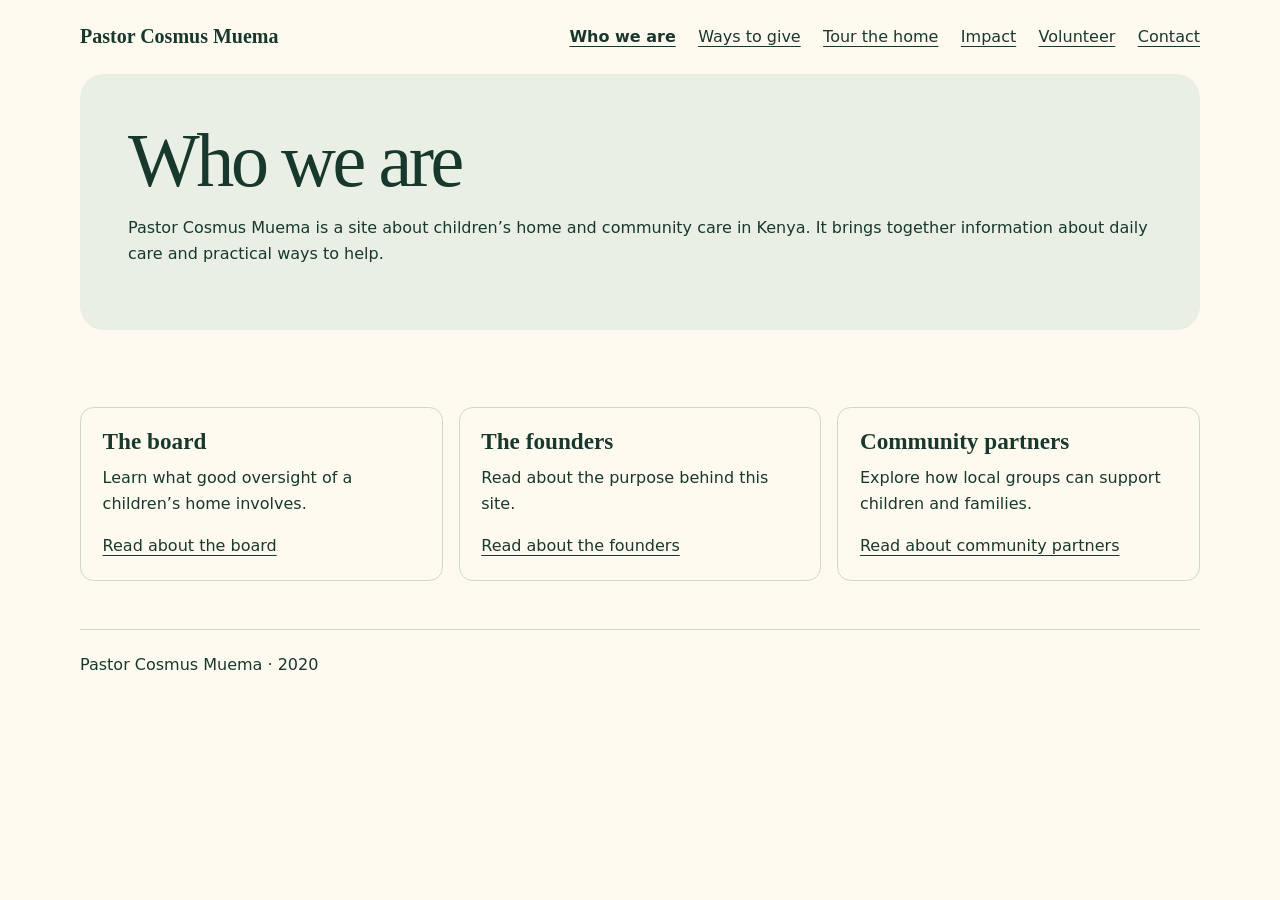
==== about.html @ 93a226c5 "Prepare multipage site for Streamlit Cloud" ====
<!doctype html>
<html lang="en">
<head>
  <meta charset="utf-8">
  <meta name="viewport" content="width=device-width, initial-scale=1">
  <title>Who we are | Pastor Cosmus Muema</title>
  <link rel="stylesheet" href="styles.css">
</head>
<body>
  <header class="wrap masthead">
    <a class="brand" href="index.html">Pastor Cosmus Muema</a>
    <nav aria-label="Main navigation">
      <a href="about.html" aria-current="page">Who we are</a>
      <a href="donate.html">Ways to give</a>
      <a href="tour.html">Tour the home</a>
      <a href="impact.html">Impact</a>
      <a href="volunteer.html">Volunteer</a>
      <a href="contact.html">Contact</a>
    </nav>
  </header>
  <main class="wrap">
    <section class="help giving" aria-labelledby="page-title">
      <h1 id="page-title">Who we are</h1>
      <p>Pastor Cosmus Muema is a site about children’s home and community care in Kenya. It brings together information about daily care and practical ways to help.</p>
    </section>
    <div class="cards page-cards">
      <article>
        <h2>The board</h2>
        <p>Learn what good oversight of a children’s home involves.</p>
        <a href="board.html">Read about the board</a>
      </article>
      <article>
        <h2>The founders</h2>
        <p>Read about the purpose behind this site.</p>
        <a href="founders.html">Read about the founders</a>
      </article>
      <article>
        <h2>Community partners</h2>
        <p>Explore how local groups can support children and families.</p>
        <a href="partners.html">Read about community partners</a>
      </article>
    </div>
  </main>
  <footer class="wrap">Pastor Cosmus Muema · 2020</footer>
</body>
</html>
---- styles.css ----
:root {
  color-scheme: light;
  font-family: system-ui, sans-serif;
  color: #18382e;
  background: #fffaf0;
  line-height: 1.6;
}

* { box-sizing: border-box; }
body { margin: 0; }
.wrap { width: min(1120px, calc(100% - 2rem)); margin-inline: auto; }
a { color: inherit; text-underline-offset: .22em; }
a:hover { text-decoration-thickness: .15em; }
:focus-visible { outline: 3px solid #a85c1b; outline-offset: 4px; }
.masthead, nav { display: flex; flex-wrap: wrap; align-items: center; gap: .75rem 1.4rem; }
.masthead { justify-content: space-between; padding-block: 1.2rem; }
.brand { font: bold 1.25rem Georgia, serif; text-decoration: none; }
nav a { padding-block: .3rem; }
nav a[aria-current="page"] { font-weight: 700; }
section { margin-block: clamp(2.5rem, 6vw, 5rem); }
.hero {
  display: grid;
  grid-template-columns: 1fr 1fr;
  align-items: center;
  gap: clamp(1.3rem, 4vw, 3rem);
  background: #193c32;
  color: #fff6e2;
  padding: clamp(1.4rem, 5vw, 4rem);
  border-radius: 1.5rem;
  margin-top: 0;
}
p { margin: 0 0 1rem; }
.context { color: #f4c996; }
h1, h2, h3 { font-family: Georgia, serif; line-height: 1.02; }
h1 { margin: 0 0 1rem; font-size: clamp(3rem, 7vw, 6rem); font-weight: 500; letter-spacing: -.045em; }
h2 { margin: 0 0 1rem; font-size: clamp(2rem, 4vw, 3.2rem); }
h3 { margin: 0 0 .75rem; font-size: 1.45rem; }
img { display: block; width: 100%; height: auto; border-radius: .85rem; }
.button {
  display: inline-block;
  background: #f4c996;
  color: #17352c;
  border-radius: .6rem;
  padding: .68rem 1rem;
  font-weight: 700;
}
.button[hidden] { display: none; }
.hero-actions, .site-footer { display: flex; flex-wrap: wrap; align-items: center; gap: .85rem 1.4rem; }
.site-footer span { margin-right: auto; }
.cards, .gallery { display: grid; grid-template-columns: repeat(auto-fit, minmax(min(100%, 220px), 1fr)); gap: 1rem; }
.cards article { display: flex; flex-direction: column; align-items: start; padding: 1.35rem; border: 1px solid #cbd8cb; border-radius: .85rem; }
.cards article p:last-child { margin-bottom: 0; }
.help { border-radius: 1.5rem; padding: clamp(1.25rem, 4vw, 3rem); background: #e9efe5; }
.help article { background: #fffaf0; }
.help article a { margin-top: auto; font-weight: 650; }
.care-note { background: #f4ead7; border-left: .35rem solid #a85c1b; border-radius: .8rem; padding: clamp(1.25rem, 3vw, 2rem); }
.contact-note { margin: 1rem 0 0; }
.giving { margin-top: 0; }
.giving h1 { font-size: clamp(2.6rem, 6vw, 4.75rem); }
.page-cards { margin-bottom: 3rem; }
.page-cards h2 { font-size: 1.45rem; margin-bottom: .75rem; }
.page-cards a { margin-top: auto; }
.giving-status { background: #fffaf0; border: 1px solid #cbd8cb; border-radius: .85rem; padding: 1.35rem; margin-top: 1.5rem; }
.giving-status h2 { font-size: 1.6rem; }
.giving-preview { margin-block: 1rem; }
.giving-preview fieldset { padding: 0; margin: 0 0 1rem; border: 0; }
.giving-preview legend, .amount-label { display: block; font-weight: 700; margin-bottom: .45rem; }
.giving-preview fieldset label { display: inline-block; margin-right: 1rem; }
.giving-preview input[type="number"], .suggestions button {
  font: inherit;
  color: inherit;
  background: #fffaf0;
  border: 1px solid #748b7d;
  border-radius: .45rem;
  padding: .45rem .65rem;
}
.giving-preview input[type="number"] { width: min(100%, 13rem); }
.suggestions { display: flex; flex-wrap: wrap; gap: .5rem; margin-top: .65rem; }
.suggestions button { cursor: pointer; }
.suggestions button:hover { background: #e9efe5; }
.giving-status button:disabled { font: inherit; border: 0; background: #e9efe5; }
summary { cursor: pointer; width: fit-content; padding-block: .35rem; font-weight: 700; }
.gallery { margin-top: 1rem; }
footer { padding-block: 1.4rem; border-top: 1px solid #cbd8cb; }

@media (max-width: 680px) {
  .hero { grid-template-columns: 1fr; }
}
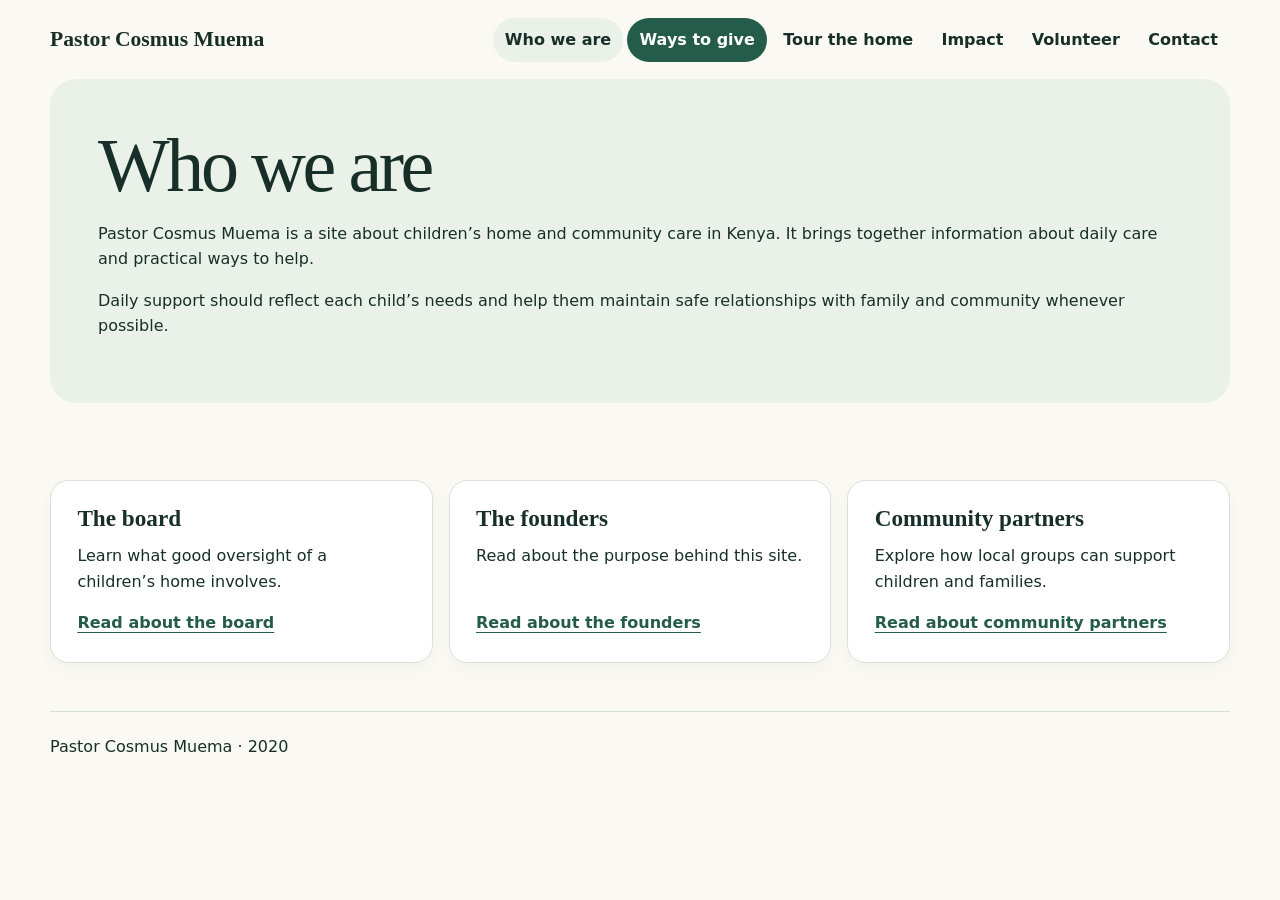
==== commit 3af3a0e0: "Improve phone and tablet layouts across the site" ====
--- a/about.html
+++ b/about.html
@@ -7,6 +7,7 @@
   <link rel="stylesheet" href="styles.css">
 </head>
 <body>
+  <a class="skip-link" href="#main-content">Skip to content</a>
   <header class="wrap masthead">
     <a class="brand" href="index.html">Pastor Cosmus Muema</a>
     <nav aria-label="Main navigation">
@@ -18,10 +19,11 @@
       <a href="contact.html">Contact</a>
     </nav>
   </header>
-  <main class="wrap">
+  <main id="main-content" class="wrap" tabindex="-1">
     <section class="help giving" aria-labelledby="page-title">
       <h1 id="page-title">Who we are</h1>
       <p>Pastor Cosmus Muema is a site about children’s home and community care in Kenya. It brings together information about daily care and practical ways to help.</p>
+      <p>Daily support should reflect each child’s needs and help them maintain safe relationships with family and community whenever possible.</p>
     </section>
     <div class="cards page-cards">
       <article>
@@ -42,5 +44,6 @@
     </div>
   </main>
   <footer class="wrap">Pastor Cosmus Muema · 2020</footer>
+  <script src="navigation.js" defer></script>
 </body>
 </html>
--- a/styles.css
+++ b/styles.css
@@ -1,88 +1,164 @@
 :root {
   color-scheme: light;
   font-family: system-ui, sans-serif;
-  color: #18382e;
-  background: #fffaf0;
+  --ink: #172f28;
+  --green: #245c49;
+  --surface: #fff;
+  --mist: #eaf1e9;
+  --line: #d6e2d8;
+  --honey: #f3c876;
+  color: var(--ink);
+  background: #faf9f4;
   line-height: 1.6;
 }
 
 * { box-sizing: border-box; }
 body { margin: 0; }
-.wrap { width: min(1120px, calc(100% - 2rem)); margin-inline: auto; }
+[hidden] { display: none !important; }
+.wrap { width: min(1180px, calc(100% - 2rem)); margin-inline: auto; }
 a { color: inherit; text-underline-offset: .22em; }
 a:hover { text-decoration-thickness: .15em; }
 :focus-visible { outline: 3px solid #a85c1b; outline-offset: 4px; }
+.skip-link { position: absolute; top: .5rem; left: .5rem; z-index: 2; padding: .65rem 1rem; background: var(--surface); transform: translateY(-160%); }
+.skip-link:focus { transform: none; }
 .masthead, nav { display: flex; flex-wrap: wrap; align-items: center; gap: .75rem 1.4rem; }
-.masthead { justify-content: space-between; padding-block: 1.2rem; }
-.brand { font: bold 1.25rem Georgia, serif; text-decoration: none; }
-nav a { padding-block: .3rem; }
-nav a[aria-current="page"] { font-weight: 700; }
+.masthead { justify-content: space-between; padding-block: 1.1rem; }
+.brand { font: bold 1.35rem Georgia, serif; text-decoration: none; }
+nav { gap: .25rem; }
+nav a {
+  display: inline-flex;
+  align-items: center;
+  min-height: 44px;
+  padding: .45rem .76rem;
+  border-radius: 100px;
+  text-decoration: none;
+  font-weight: 600;
+}
+nav a:hover, nav a[aria-current="page"] { background: var(--mist); }
+nav a[href="donate.html"] { background: var(--green); color: #fff; }
+nav a[href="donate.html"]:hover { background: #183f32; }
+.menu-button { min-height: 44px; padding: .45rem .85rem; border: 1px solid #83978a; border-radius: 100px; background: var(--surface); color: var(--ink); font: inherit; font-weight: 700; cursor: pointer; }
 section { margin-block: clamp(2.5rem, 6vw, 5rem); }
 .hero {
   display: grid;
   grid-template-columns: 1fr 1fr;
   align-items: center;
   gap: clamp(1.3rem, 4vw, 3rem);
-  background: #193c32;
-  color: #fff6e2;
+  background: linear-gradient(135deg, #143a30, #245c49);
+  color: #fff9ee;
   padding: clamp(1.4rem, 5vw, 4rem);
-  border-radius: 1.5rem;
+  border-radius: clamp(1.25rem, 3vw, 2.1rem);
+  box-shadow: 0 20px 45px #17382f24;
   margin-top: 0;
 }
 p { margin: 0 0 1rem; }
-.context { color: #f4c996; }
+.context { color: #f6d492; font-weight: 650; }
 h1, h2, h3 { font-family: Georgia, serif; line-height: 1.02; }
+h1, h2, h3, article { overflow-wrap: anywhere; }
 h1 { margin: 0 0 1rem; font-size: clamp(3rem, 7vw, 6rem); font-weight: 500; letter-spacing: -.045em; }
 h2 { margin: 0 0 1rem; font-size: clamp(2rem, 4vw, 3.2rem); }
 h3 { margin: 0 0 .75rem; font-size: 1.45rem; }
 img { display: block; width: 100%; height: auto; border-radius: .85rem; }
+.hero img { aspect-ratio: 4 / 3; object-fit: cover; }
 .button {
-  display: inline-block;
-  background: #f4c996;
-  color: #17352c;
-  border-radius: .6rem;
-  padding: .68rem 1rem;
+  display: inline-flex;
+  min-height: 46px;
+  align-items: center;
+  justify-content: center;
+  background: var(--honey);
+  color: var(--ink);
+  border-radius: 100px;
+  padding: .7rem 1.25rem;
   font-weight: 700;
+  text-decoration: none;
 }
+.button[href]:hover { background: #ffdc99; }
 .button[hidden] { display: none; }
 .hero-actions, .site-footer { display: flex; flex-wrap: wrap; align-items: center; gap: .85rem 1.4rem; }
 .site-footer span { margin-right: auto; }
 .cards, .gallery { display: grid; grid-template-columns: repeat(auto-fit, minmax(min(100%, 220px), 1fr)); gap: 1rem; }
-.cards article { display: flex; flex-direction: column; align-items: start; padding: 1.35rem; border: 1px solid #cbd8cb; border-radius: .85rem; }
+.cards article {
+  display: flex;
+  flex-direction: column;
+  align-items: start;
+  padding: clamp(1.15rem, 2.5vw, 1.65rem);
+  border: 1px solid var(--line);
+  border-radius: 1.15rem;
+  background: var(--surface);
+  box-shadow: 0 7px 18px #172f2809;
+}
 .cards article p:last-child { margin-bottom: 0; }
-.help { border-radius: 1.5rem; padding: clamp(1.25rem, 4vw, 3rem); background: #e9efe5; }
-.help article { background: #fffaf0; }
-.help article a { margin-top: auto; font-weight: 650; }
+.help { border-radius: 1.65rem; padding: clamp(1.25rem, 4vw, 3rem); background: var(--mist); }
+.cards article a { margin-top: auto; font-weight: 700; color: var(--green); }
 .care-note { background: #f4ead7; border-left: .35rem solid #a85c1b; border-radius: .8rem; padding: clamp(1.25rem, 3vw, 2rem); }
 .contact-note { margin: 1rem 0 0; }
 .giving { margin-top: 0; }
 .giving h1 { font-size: clamp(2.6rem, 6vw, 4.75rem); }
 .page-cards { margin-bottom: 3rem; }
 .page-cards h2 { font-size: 1.45rem; margin-bottom: .75rem; }
-.page-cards a { margin-top: auto; }
-.giving-status { background: #fffaf0; border: 1px solid #cbd8cb; border-radius: .85rem; padding: 1.35rem; margin-top: 1.5rem; }
+.giving-status { background: var(--surface); border: 1px solid var(--line); border-radius: 1.25rem; padding: clamp(1rem, 4vw, 2rem); margin-top: 1.5rem; box-shadow: 0 8px 24px #172f280d; }
+.donation-layout { display: grid; grid-template-columns: .9fr 1.1fr; align-items: start; gap: clamp(1rem, 4vw, 3rem); }
+.donation-layout .giving-status { margin-top: 0; }
 .giving-status h2 { font-size: 1.6rem; }
 .giving-preview { margin-block: 1rem; }
 .giving-preview fieldset { padding: 0; margin: 0 0 1rem; border: 0; }
 .giving-preview legend, .amount-label { display: block; font-weight: 700; margin-bottom: .45rem; }
-.giving-preview fieldset label { display: inline-block; margin-right: 1rem; }
+.giving-preview fieldset label {
+  display: inline-flex;
+  align-items: center;
+  min-height: 44px;
+  gap: .35rem;
+  padding: .4rem .75rem;
+  margin: 0 .25rem .25rem 0;
+  border: 1px solid var(--line);
+  border-radius: 100px;
+  cursor: pointer;
+}
+.giving-preview fieldset label:has(:checked) { border-color: var(--green); background: var(--mist); }
+.giving-preview input[type="radio"] { accent-color: var(--green); }
 .giving-preview input[type="number"], .suggestions button {
   font: inherit;
   color: inherit;
-  background: #fffaf0;
-  border: 1px solid #748b7d;
-  border-radius: .45rem;
-  padding: .45rem .65rem;
+  background: var(--surface);
+  border: 1px solid #83978a;
+  border-radius: .65rem;
+  padding: .5rem .75rem;
+  min-height: 44px;
 }
 .giving-preview input[type="number"] { width: min(100%, 13rem); }
 .suggestions { display: flex; flex-wrap: wrap; gap: .5rem; margin-top: .65rem; }
 .suggestions button { cursor: pointer; }
-.suggestions button:hover { background: #e9efe5; }
-.giving-status button:disabled { font: inherit; border: 0; background: #e9efe5; }
-summary { cursor: pointer; width: fit-content; padding-block: .35rem; font-weight: 700; }
+.suggestions button:hover, .suggestions button[aria-pressed="true"] { background: var(--mist); border-color: var(--green); }
+.giving-status button:disabled { font: inherit; font-weight: 700; border: 0; background: var(--mist); color: #486257; }
+summary { cursor: pointer; width: fit-content; padding: .65rem 1rem; font-weight: 700; background: var(--mist); border-radius: .75rem; }
 .gallery { margin-top: 1rem; }
-footer { padding-block: 1.4rem; border-top: 1px solid #cbd8cb; }
+.gallery a { display: block; border-radius: .85rem; }
+.gallery img { aspect-ratio: 4 / 3; object-fit: cover; }
+.faq { display: grid; gap: .65rem; }
+.faq details { border: 1px solid var(--line); border-radius: .85rem; background: var(--surface); }
+.faq summary { width: auto; background: transparent; min-height: 44px; }
+.faq details p { margin: 0; padding: .15rem 1rem 1rem; }
+footer { padding-block: 1.4rem; border-top: 1px solid var(--line); }
+
+@media (max-width: 880px) {
+  .masthead nav { flex-basis: 100%; padding: .45rem; border: 1px solid var(--line); border-radius: 1rem; background: var(--surface); }
+  .hero { padding: clamp(1rem, 3.5vw, 2.5rem); }
+  .hero h1 { font-size: clamp(2.45rem, 7.5vw, 4.5rem); }
+}
 
 @media (max-width: 680px) {
-  .hero { grid-template-columns: 1fr; }
+  .hero, .donation-layout { grid-template-columns: 1fr; }
+  .hero img { aspect-ratio: 3 / 2; }
+  .hero-actions .button { width: 100%; }
+  .masthead { gap: .75rem; }
+  .masthead nav { display: grid; grid-template-columns: repeat(2, minmax(0, 1fr)); }
+  .masthead nav a { border-radius: .7rem; }
+  .suggestions { display: grid; grid-template-columns: repeat(2, minmax(0, 1fr)); }
+  .giving-preview input[type="number"], .giving-status .button { width: 100%; }
+  .gallery { grid-template-columns: repeat(2, minmax(0, 1fr)); gap: .65rem; }
 }
+
+@media (max-width: 380px) {
+  .masthead .brand { font-size: 1.13rem; }
+  .wrap { width: calc(100% - 1.25rem); }
+}
